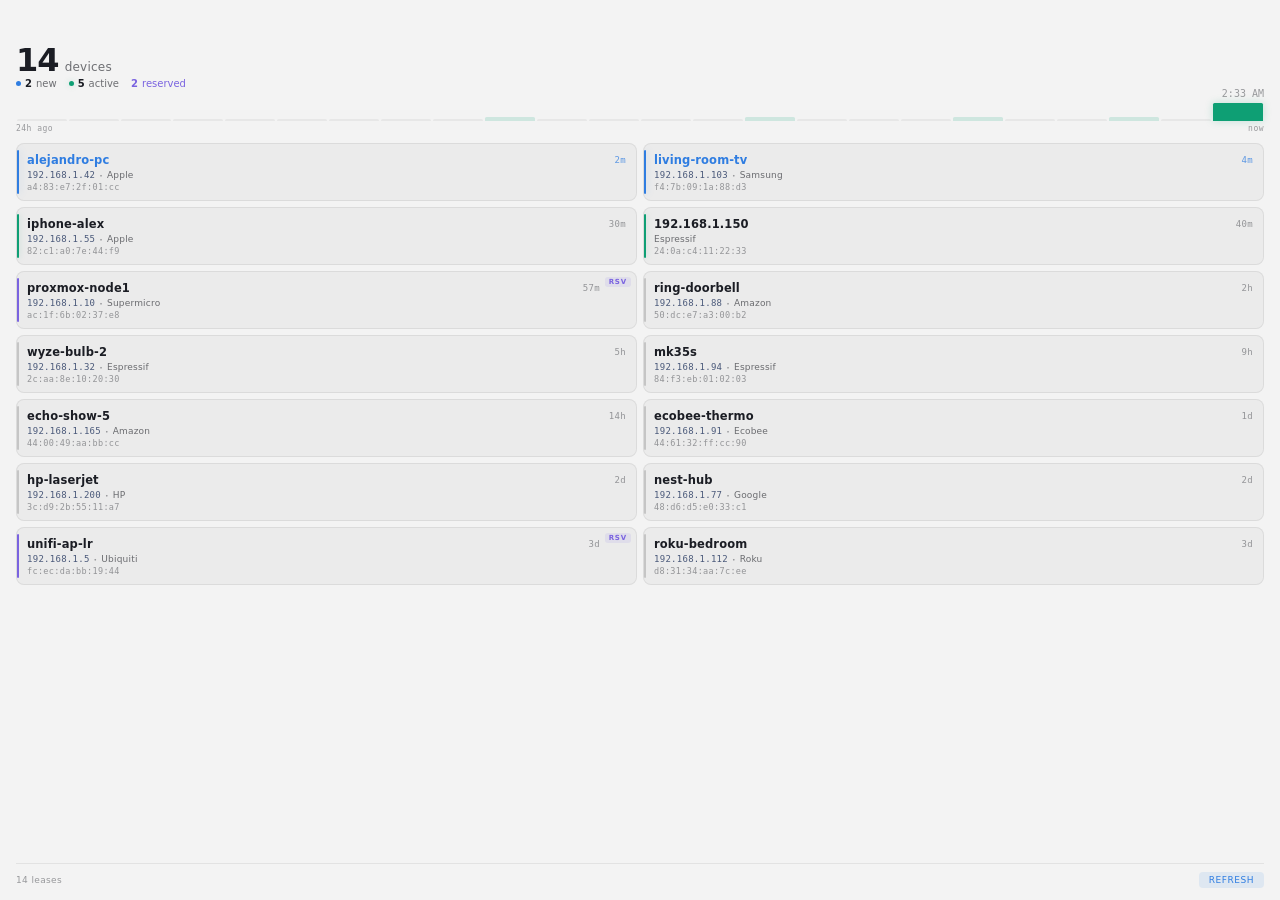
==== src/OPNsenseWidgets/Widgets/DhcpLeases/Web/index.html @ d0d34233 "feat: render dhcp widget as html page The Widget Board can show web content (Windows App SDK 1.6.3+)" ====
<!doctype html>
<html lang="en">
<head>
<meta charset="utf-8">
<meta name="viewport" content="width=device-width, initial-scale=1">
<title>DHCP Leases</title>
<!--
  DHCP Leases widget page, based on design/widget-mockup.html.
  Served by the provider from the exe at https://opnsense-widget.test/DhcpLeases/index.html.
  Data arrives as {type:"data", size, payload} messages; the page posts {type:"ready"} on load
  and {type:"refresh"} from the footer button. Opened in a normal browser it shows demo data
  (add ?size=small|medium|large).
-->
<style>
  :root {
    color-scheme: dark light;
    --font: "Segoe UI Variable Text", "Segoe UI", system-ui, sans-serif;
    --mono: "Cascadia Mono", "Cascadia Code", Consolas, monospace;

    --surface-card: rgba(255, 255, 255, 0.035);
    --surface-card-hover: rgba(255, 255, 255, 0.06);
    --border: rgba(255, 255, 255, 0.06);
    --border-card: rgba(255, 255, 255, 0.07);

    --text-1: #eaecf2;
    --text-2: rgba(234, 236, 242, 0.58);
    --text-3: rgba(234, 236, 242, 0.34);
    --text-mono: rgba(176, 190, 220, 0.78);

    --green: #2dd4a0;
    --green-glow: rgba(45, 212, 160, 0.25);
    --spark-rgb: 45, 212, 160;
    --spark-none: rgba(255, 255, 255, 0.04);

    --blue: #5ba3ff;
    --blue-soft: rgba(91, 163, 255, 0.10);
    --blue-soft-hover: rgba(91, 163, 255, 0.18);
    --blue-glow: rgba(91, 163, 255, 0.20);

    --purple: #9b87f5;
    --purple-soft: rgba(155, 135, 245, 0.10);

    --gray-dot: rgba(255, 255, 255, 0.14);
    --scroll-thumb: rgba(255, 255, 255, 0.14);

    /* The board draws its title bar over the top of the web view. */
    --title-bar: 44px;
  }

  @media (prefers-color-scheme: light) {
    :root {
      --surface-card: rgba(0, 0, 0, 0.03);
      --surface-card-hover: rgba(0, 0, 0, 0.055);
      --border: rgba(0, 0, 0, 0.07);
      --border-card: rgba(0, 0, 0, 0.07);

      --text-1: #1b1d24;
      --text-2: rgba(27, 29, 36, 0.62);
      --text-3: rgba(27, 29, 36, 0.42);
      --text-mono: rgba(38, 56, 96, 0.82);

      --green: #0e9f74;
      --green-glow: rgba(14, 159, 116, 0.22);
      --spark-rgb: 14, 159, 116;
      --spark-none: rgba(0, 0, 0, 0.05);

      --blue: #2f7de1;
      --blue-soft: rgba(47, 125, 225, 0.10);
      --blue-soft-hover: rgba(47, 125, 225, 0.18);
      --blue-glow: rgba(47, 125, 225, 0.22);

      --purple: #7a63e0;
      --purple-soft: rgba(122, 99, 224, 0.10);

      --gray-dot: rgba(0, 0, 0, 0.16);
      --scroll-thumb: rgba(0, 0, 0, 0.16);
    }
  }

  /* Preview outside the board only (the widget page itself is transparent). */
  html.preview { background: #272727; }
  @media (prefers-color-scheme: light) { html.preview { background: #f3f3f3; } }

  * { margin: 0; padding: 0; box-sizing: border-box; }
  html, body { height: 100%; }
  body {
    background: transparent;
    color: var(--text-1);
    font-family: var(--font);
    overflow: hidden;
    user-select: none;
    -webkit-font-smoothing: antialiased;
  }

  .app {
    height: 100%;
    display: flex;
    flex-direction: column;
    padding: var(--title-bar) 16px 12px;
  }

  /* ─── Header ─── */
  .header-row {
    display: flex;
    align-items: flex-end;
    justify-content: space-between;
    flex-shrink: 0;
  }
  .header-left { display: flex; flex-direction: column; min-width: 0; }
  .header-right {
    font-size: 10px;
    font-family: var(--mono);
    font-weight: 300;
    color: var(--text-3);
    padding-bottom: 2px;
    white-space: nowrap;
  }

  .hero { display: flex; align-items: baseline; gap: 6px; margin-bottom: 2px; }
  .hero-num {
    font-size: 32px;
    font-weight: 800;
    letter-spacing: -0.03em;
    line-height: 1;
    font-variant-numeric: tabular-nums;
  }
  .hero-unit { font-size: 12px; color: var(--text-2); letter-spacing: 0.02em; }

  .sub-stats { display: flex; gap: 12px; margin-bottom: 12px; }
  .sub-stat {
    display: flex; align-items: center; gap: 4px;
    font-size: 10px; color: var(--text-2); white-space: nowrap;
  }
  .sub-stat .dot { width: 5px; height: 5px; border-radius: 50%; }
  .sub-stat .dot.g { background: var(--green); box-shadow: 0 0 6px var(--green-glow); }
  .sub-stat .dot.b { background: var(--blue); animation: blink 1.8s ease-in-out infinite; }
  .sub-stat .num { font-weight: 600; color: var(--text-1); font-variant-numeric: tabular-nums; }
  .sub-stat.reserved, .sub-stat.reserved .num { color: var(--purple); }

  @keyframes blink { 0%, 100% { opacity: 1; } 50% { opacity: 0.4; } }

  /* ─── Activity sparkline ─── */
  .spark { flex-shrink: 0; }
  .spark-row {
    height: 20px;
    display: flex;
    align-items: flex-end;
    gap: 2px;
    padding: 0 1px;
  }
  .spark-bar {
    flex: 1;
    border-radius: 1.5px 1.5px 0 0;
    min-height: 2px;
    transition: height 0.4s ease, background-color 0.4s ease;
  }
  .spark-bar.none { background: var(--spark-none); height: 2px; }
  .spark-bar.low  { background: rgba(var(--spark-rgb), 0.16); height: 4px; }
  .spark-bar.med  { background: rgba(var(--spark-rgb), 0.26); height: 8px; }
  .spark-bar.high { background: rgba(var(--spark-rgb), 0.42); height: 13px; }
  .spark-bar.hot  { background: var(--green); height: 18px; box-shadow: 0 0 8px var(--green-glow); }
  .spark-label {
    display: flex; justify-content: space-between;
    font-size: 8px; color: var(--text-3); margin-top: 3px;
    font-family: var(--mono); font-weight: 300; letter-spacing: 0.06em;
  }

  /* ─── Device cards ─── */
  .grid {
    flex: 1;
    min-height: 0;
    margin-top: 10px;
    display: grid;
    grid-template-columns: 1fr 1fr;
    grid-auto-rows: max-content; /* keep cards full height when the list overflows */
    gap: 6px;
    align-content: start;
    overflow-y: auto;
    overscroll-behavior: contain;
    scrollbar-width: thin;
    scrollbar-color: var(--scroll-thumb) transparent;
  }
  .grid.overflowing {
    -webkit-mask-image: linear-gradient(to bottom, #000 calc(100% - 18px), transparent);
    mask-image: linear-gradient(to bottom, #000 calc(100% - 18px), transparent);
    padding-bottom: 12px;
  }
  .grid::-webkit-scrollbar { width: 4px; }
  .grid::-webkit-scrollbar-thumb { background: var(--scroll-thumb); border-radius: 2px; }
  .grid::-webkit-scrollbar-track { background: transparent; }

  .dev-card {
    background: var(--surface-card);
    border: 1px solid var(--border-card);
    border-radius: 8px;
    padding: 9px 10px 8px;
    position: relative;
    overflow: hidden;
    min-width: 0;
    transition: background 0.15s;
    animation: card-in 0.25s ease both;
  }
  .dev-card:hover { background: var(--surface-card-hover); }
  @keyframes card-in { from { opacity: 0; transform: translateY(3px); } }

  /* Accent stripe */
  .dev-card::before {
    content: "";
    position: absolute;
    left: 0; top: 6px; bottom: 6px;
    width: 2px;
    border-radius: 1px;
  }
  .status-new::before { background: var(--blue); box-shadow: 0 0 8px var(--blue-glow); }
  .status-active::before { background: var(--green); box-shadow: 0 0 6px var(--green-glow); }
  .status-stale::before { background: var(--gray-dot); }
  .status-reserved::before { background: var(--purple); }

  .card-top {
    display: flex; align-items: center; justify-content: space-between;
    gap: 4px; margin-bottom: 3px;
  }
  .card-host {
    font-size: 11.5px; font-weight: 600; letter-spacing: 0.01em;
    overflow: hidden; text-overflow: ellipsis; white-space: nowrap; min-width: 0;
  }
  .status-new .card-host { color: var(--blue); }
  .card-time {
    font-size: 9px; font-family: var(--mono); font-weight: 300;
    color: var(--text-3); flex-shrink: 0; letter-spacing: 0.04em;
  }
  .status-new .card-time { color: var(--blue); opacity: 0.75; }

  .card-meta {
    display: flex; align-items: center; min-width: 0;
    font-size: 9.5px; color: var(--text-2); letter-spacing: 0.02em;
  }
  .card-ip {
    font-family: var(--mono); font-size: 9px; color: var(--text-mono);
    letter-spacing: 0.03em; flex-shrink: 0;
  }
  .card-sep { margin: 0 4px; color: var(--text-3); font-size: 6px; flex-shrink: 0; }
  .card-vendor {
    font-size: 9px; color: var(--text-2);
    overflow: hidden; text-overflow: ellipsis; white-space: nowrap; min-width: 0;
  }
  .card-mac {
    font-family: var(--mono); font-weight: 300; font-size: 8.5px;
    color: var(--text-3); letter-spacing: 0.04em; margin-top: 2px;
  }
  .card-reserved {
    position: absolute; top: 5px; right: 5px;
    font-size: 7px; font-weight: 700; letter-spacing: 0.12em; text-transform: uppercase;
    color: var(--purple); background: var(--purple-soft);
    padding: 1px 4px; border-radius: 3px;
  }
  .status-reserved .card-time { margin-right: 26px; }

  .empty {
    grid-column: 1 / -1;
    padding: 18px 0;
    text-align: center;
    font-size: 11px;
    color: var(--text-3);
  }

  /* ─── Footer ─── */
  .footer {
    display: flex; align-items: center; justify-content: space-between;
    margin-top: 10px; padding-top: 8px;
    border-top: 1px solid var(--border);
    flex-shrink: 0;
  }
  .footer-count { font-size: 9px; color: var(--text-3); letter-spacing: 0.04em; }
  .refresh-btn {
    font: 500 9px var(--font);
    color: var(--blue);
    background: var(--blue-soft);
    border: none;
    padding: 3px 10px;
    border-radius: 4px;
    cursor: pointer;
    letter-spacing: 0.06em;
    text-transform: uppercase;
    transition: background 0.15s, opacity 0.15s;
  }
  .refresh-btn:hover { background: var(--blue-soft-hover); }
  .refresh-btn.busy { opacity: 0.55; pointer-events: none; }

  /* ─── Small: compact single column ─── */
  .size-small .app { padding-left: 12px; padding-right: 12px; }
  .size-small .hero-num { font-size: 24px; }
  .size-small .hero-unit { font-size: 10px; }
  .size-small .sub-stats { margin-bottom: 8px; }
  .size-small .header-right,
  .size-small .spark,
  .size-small .footer,
  .size-small .sub-stat.active,
  .size-small .card-sep,
  .size-small .card-vendor,
  .size-small .card-reserved { display: none; }
  /* The board's small size is wide and short, so lay compact cards side by side when they fit. */
  .size-small .grid { grid-template-columns: repeat(auto-fill, minmax(118px, 1fr)); gap: 4px; margin-top: 0; }
  .size-small .dev-card { border-radius: 6px; padding: 6px 8px 5px; }
  .size-small .dev-card::before { top: 4px; bottom: 4px; }
  .size-small .card-top { margin-bottom: 1px; }
  .size-small .card-host { font-size: 10.5px; }
  .size-small .card-ip { font-size: 8.5px; opacity: 0.7; }
  .size-small .status-reserved .card-time { margin-right: 0; }

  /* Reserved count and MAC line are large-only. */
  body:not(.size-large) .sub-stat.reserved,
  body:not(.size-large) .card-mac { display: none; }

  .loading .hero-num, .loading .sub-stats, .loading .spark-row { opacity: 0.35; }
</style>
</head>
<body class="size-medium loading">
  <div class="app">
    <div class="header-row">
      <div class="header-left">
        <div class="hero">
          <span class="hero-num" id="total">0</span>
          <span class="hero-unit" id="unit">devices</span>
        </div>
        <div class="sub-stats">
          <div class="sub-stat new"><div class="dot b"></div><span class="num" id="new-count">0</span> new</div>
          <div class="sub-stat active"><div class="dot g"></div><span class="num" id="active-count">0</span> active</div>
          <div class="sub-stat reserved"><span class="num" id="reserved-count">0</span> reserved</div>
        </div>
      </div>
      <span class="header-right" id="updated"></span>
    </div>

    <div class="spark">
      <div class="spark-row" id="spark"></div>
      <div class="spark-label"><span>24h ago</span><span>now</span></div>
    </div>

    <div class="grid" id="grid"><div class="empty">Loading leases</div></div>

    <div class="footer">
      <span class="footer-count" id="footer-count"></span>
      <button class="refresh-btn" id="refresh" type="button">Refresh</button>
    </div>
  </div>

<script>
(() => {
  "use strict";

  const NEW_MS = 5 * 60 * 1000;      // matches DhcpLeasesWidget: < 5 min = new
  const ACTIVE_MS = 60 * 60 * 1000;  // < 1 h = active
  const HOUR_MS = 60 * 60 * 1000;

  const bridge = window.chrome && window.chrome.webview;
  const $ = id => document.getElementById(id);
  const sparkRow = $("spark");
  const grid = $("grid");
  const refreshBtn = $("refresh");

  let state = null; // { size, payload }

  for (let i = 0; i < 24; i++) {
    const bar = document.createElement("div");
    bar.className = "spark-bar none";
    sparkRow.appendChild(bar);
  }

  function post(message) {
    if (bridge) bridge.postMessage(JSON.stringify(message));
  }

  function el(tag, className, text) {
    const node = document.createElement(tag);
    if (className) node.className = className;
    if (text !== undefined && text !== null) node.textContent = text;
    return node;
  }

  function relativeTime(start, now) {
    if (start == null) return "";
    const s = Math.max(0, (now - start) / 1000);
    if (s < 60) return "now";
    if (s < 3600) return Math.floor(s / 60) + "m";
    if (s < 86400) return Math.floor(s / 3600) + "h";
    return Math.floor(s / 86400) + "d";
  }

  function statusOf(lease, now) {
    if (lease.reserved) return "reserved";
    if (lease.start == null) return "stale";
    const age = now - lease.start;
    if (age < NEW_MS) return "new";
    if (age < ACTIVE_MS) return "active";
    return "stale";
  }

  function sizeFromViewport() {
    if (innerWidth < 220 || innerHeight < 220) return "small";
    return innerHeight > 420 ? "large" : "medium";
  }

  function renderSpark(leases, now) {
    // Leases started (or renewed) per hour over the last 24h; index 23 = the current hour.
    const buckets = new Array(24).fill(0);
    for (const lease of leases) {
      if (lease.start == null) continue;
      const hoursAgo = Math.floor((now - lease.start) / HOUR_MS);
      if (hoursAgo >= 0 && hoursAgo < 24) buckets[23 - hoursAgo]++;
    }
    const max = Math.max(...buckets);
    buckets.forEach((count, i) => {
      const ratio = max ? count / max : 0;
      const level = count === 0 ? "none"
        : ratio > 0.85 ? "hot"
        : ratio > 0.5 ? "high"
        : ratio > 0.25 ? "med"
        : "low";
      const bar = sparkRow.children[i];
      bar.className = "spark-bar " + level;
      bar.title = count + (count === 1 ? " lease" : " leases") + ", " + (23 - i) + "h ago";
    });
  }

  function card(lease, now) {
    const status = statusOf(lease, now);
    const node = el("div", "dev-card status-" + status);
    if (lease.reserved) node.appendChild(el("span", "card-reserved", "rsv"));

    const top = el("div", "card-top");
    top.appendChild(el("span", "card-host", lease.host || lease.ip));
    top.appendChild(el("span", "card-time", relativeTime(lease.start, now)));
    node.appendChild(top);

    const meta = el("div", "card-meta");
    if (lease.host) meta.appendChild(el("span", "card-ip", lease.ip));
    if (lease.vendor) {
      if (lease.host) meta.appendChild(el("span", "card-sep", "•"));
      meta.appendChild(el("span", "card-vendor", lease.vendor));
    }
    if (meta.childNodes.length) node.appendChild(meta);

    if (lease.mac) node.appendChild(el("div", "card-mac", lease.mac.toLowerCase()));

    node.title = [lease.host, lease.ip, lease.vendor, lease.mac].filter(Boolean).join("\n");
    return node;
  }

  function render(animate) {
    if (!state) return;
    const now = Date.now();
    const size = state.size || sizeFromViewport();
    const data = state.payload || { leases: [], total: 0 };
    const leases = data.leases || [];

    document.body.className = "size-" + size;

    let newCount = 0, activeCount = 0, reservedCount = 0;
    for (const lease of leases) {
      if (lease.reserved) reservedCount++;
      if (lease.start == null) continue;
      const age = now - lease.start;
      if (age < NEW_MS) newCount++;
      if (age < ACTIVE_MS) activeCount++;
    }

    const total = data.total ?? leases.length;
    $("total").textContent = total;
    $("unit").textContent = total === 1 ? "device" : "devices";
    $("new-count").textContent = newCount;
    $("active-count").textContent = activeCount;
    $("reserved-count").textContent = reservedCount;
    $("updated").textContent = data.updatedAt
      ? new Date(data.updatedAt).toLocaleTimeString([], { hour: "numeric", minute: "2-digit" })
      : "";
    $("footer-count").textContent = leases.length < total
      ? leases.length + " of " + total
      : total + (total === 1 ? " lease" : " leases");

    renderSpark(leases, now);

    const scrollTop = grid.scrollTop;
    const fragment = document.createDocumentFragment();
    if (leases.length === 0) {
      fragment.appendChild(el("div", "empty", "No active leases"));
    } else {
      for (const lease of leases) fragment.appendChild(card(lease, now));
    }
    grid.replaceChildren(fragment);
    grid.scrollTop = scrollTop;
    if (!animate) for (const node of grid.children) node.style.animation = "none";
    grid.classList.toggle("overflowing", grid.scrollHeight > grid.clientHeight + 1);
  }

  function receive(message) {
    if (typeof message === "string") {
      try { message = JSON.parse(message); } catch { return; }
    }
    if (!message || message.type !== "data") return;
    state = message;
    refreshBtn.classList.remove("busy");
    refreshBtn.textContent = "Refresh";
    render(true);
  }

  refreshBtn.addEventListener("click", () => {
    refreshBtn.classList.add("busy");
    refreshBtn.textContent = "Refreshing";
    post({ type: "refresh" });
    if (!bridge) setTimeout(() => receive({ type: "data", size: state && state.size, payload: demoData() }), 600);
  });

  // Keep relative times and statuses current between refreshes.
  setInterval(() => render(false), 30 * 1000);

  // Changing the widget size resizes this page instead of reloading it. Say "ready" again once
  // the resize settles so the provider resumes pushing data with the new size.
  let resizeTimer = 0;
  addEventListener("resize", () => {
    render(false);
    clearTimeout(resizeTimer);
    resizeTimer = setTimeout(() => post({ type: "ready" }), 400);
  });

  if (bridge) {
    bridge.addEventListener("message", e => receive(e.data));
    // The provider may still be starting up (or restarting), so keep asking until data arrives.
    post({ type: "ready" });
    const retry = setInterval(() => {
      if (state) clearInterval(retry);
      else post({ type: "ready" });
    }, 3000);
  } else {
    // Preview only: give the page a board-like surface since it is transparent in the widget.
    document.documentElement.classList.add("preview");
    const size = new URLSearchParams(location.search).get("size");
    receive({ type: "data", size: size || null, payload: demoData() });
  }

  // Demo data for previewing the page outside the Widget Board.
  function demoData() {
    const now = Date.now(), m = 60 * 1000, h = 60 * m, d = 24 * h;
    const rows = [
      ["alejandro-pc", "192.168.1.42", "Apple", "a4:83:e7:2f:01:cc", 2 * m],
      ["living-room-tv", "192.168.1.103", "Samsung", "f4:7b:09:1a:88:d3", 4 * m],
      ["iphone-alex", "192.168.1.55", "Apple", "82:c1:a0:7e:44:f9", 30 * m],
      ["proxmox-node1", "192.168.1.10", "Supermicro", "ac:1f:6b:02:37:e8", 57 * m, true],
      ["ring-doorbell", "192.168.1.88", "Amazon", "50:dc:e7:a3:00:b2", 2 * h],
      ["ecobee-thermo", "192.168.1.91", "Ecobee", "44:61:32:ff:cc:90", 1 * d],
      ["hp-laserjet", "192.168.1.200", "HP", "3c:d9:2b:55:11:a7", 2 * d],
      ["unifi-ap-lr", "192.168.1.5", "Ubiquiti", "fc:ec:da:bb:19:44", 3 * d, true],
      ["nest-hub", "192.168.1.77", "Google", "48:d6:d5:e0:33:c1", 2 * d],
      ["roku-bedroom", "192.168.1.112", "Roku", "d8:31:34:aa:7c:ee", 3 * d],
      [null, "192.168.1.150", "Espressif", "24:0a:c4:11:22:33", 40 * m],
      ["wyze-bulb-2", "192.168.1.32", "Espressif", "2c:aa:8e:10:20:30", 5 * h],
      ["mk35s", "192.168.1.94", "Espressif", "84:f3:eb:01:02:03", 9 * h],
      ["echo-show-5", "192.168.1.165", "Amazon", "44:00:49:aa:bb:cc", 14 * h]
    ];
    return {
      updatedAt: now,
      total: rows.length,
      leases: rows
        .map(([host, ip, vendor, mac, age, reserved]) => ({ host, ip, vendor, mac, start: now - age, reserved: !!reserved }))
        .sort((a, b) => b.start - a.start)
    };
  }
})();
</script>
</body>
</html>
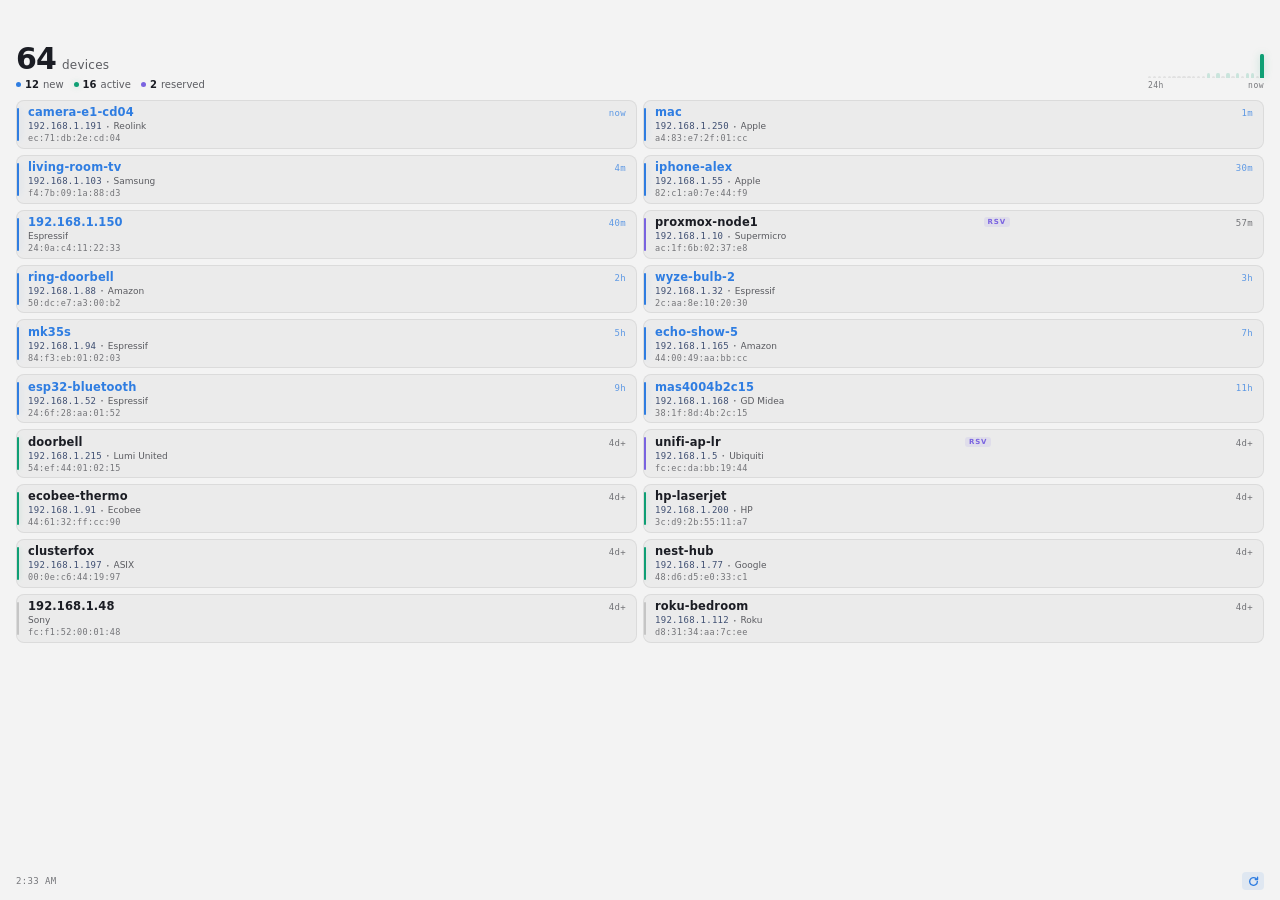
==== commit 636debb8: "feat: redesign widgets as html pages Fit DHCP, Traffic and Firewall pages to the measured widget siz" ====
--- a/src/OPNsenseWidgets/Widgets/DhcpLeases/Web/index.html
+++ b/src/OPNsenseWidgets/Widgets/DhcpLeases/Web/index.html
@@ -5,209 +5,84 @@
 <meta name="viewport" content="width=device-width, initial-scale=1">
 <title>DHCP Leases</title>
 <!--
-  DHCP Leases widget page, based on design/widget-mockup.html.
-  Served by the provider from the exe at https://opnsense-widget.test/DhcpLeases/index.html.
-  Data arrives as {type:"data", size, payload} messages; the page posts {type:"ready"} on load
-  and {type:"refresh"} from the footer button. Opened in a normal browser it shows demo data
-  (add ?size=small|medium|large).
+  DHCP Leases widget page (redesign v3, see design/widget-mockup-v3.html).
+  Payload (DhcpLeasesWidget.BuildWebData):
+    {updatedAt, trackingSince, newWindowMs, activeWindowMs, total,
+     leases:[{host, ip, vendor, mac, start, firstSeen, reserved}]}   (newest arrivals first)
+  start = last lease (re)start, so it means "online recently", not "joined". firstSeen comes from
+  the app's first-seen store (null = already present when tracking started).
+  Shared protocol, theme and helpers: ../../Shared/Web/widget.{css,js}.
 -->
+<link rel="icon" href="data:,">
+<link rel="stylesheet" href="../../Shared/Web/widget.css">
 <style>
-  :root {
-    color-scheme: dark light;
-    --font: "Segoe UI Variable Text", "Segoe UI", system-ui, sans-serif;
-    --mono: "Cascadia Mono", "Cascadia Code", Consolas, monospace;
-
-    --surface-card: rgba(255, 255, 255, 0.035);
-    --surface-card-hover: rgba(255, 255, 255, 0.06);
-    --border: rgba(255, 255, 255, 0.06);
-    --border-card: rgba(255, 255, 255, 0.07);
-
-    --text-1: #eaecf2;
-    --text-2: rgba(234, 236, 242, 0.58);
-    --text-3: rgba(234, 236, 242, 0.34);
-    --text-mono: rgba(176, 190, 220, 0.78);
-
-    --green: #2dd4a0;
-    --green-glow: rgba(45, 212, 160, 0.25);
-    --spark-rgb: 45, 212, 160;
-    --spark-none: rgba(255, 255, 255, 0.04);
-
-    --blue: #5ba3ff;
-    --blue-soft: rgba(91, 163, 255, 0.10);
-    --blue-soft-hover: rgba(91, 163, 255, 0.18);
-    --blue-glow: rgba(91, 163, 255, 0.20);
-
-    --purple: #9b87f5;
-    --purple-soft: rgba(155, 135, 245, 0.10);
-
-    --gray-dot: rgba(255, 255, 255, 0.14);
-    --scroll-thumb: rgba(255, 255, 255, 0.14);
-
-    /* The board draws its title bar over the top of the web view. */
-    --title-bar: 44px;
-  }
-
-  @media (prefers-color-scheme: light) {
-    :root {
-      --surface-card: rgba(0, 0, 0, 0.03);
-      --surface-card-hover: rgba(0, 0, 0, 0.055);
-      --border: rgba(0, 0, 0, 0.07);
-      --border-card: rgba(0, 0, 0, 0.07);
-
-      --text-1: #1b1d24;
-      --text-2: rgba(27, 29, 36, 0.62);
-      --text-3: rgba(27, 29, 36, 0.42);
-      --text-mono: rgba(38, 56, 96, 0.82);
-
-      --green: #0e9f74;
-      --green-glow: rgba(14, 159, 116, 0.22);
-      --spark-rgb: 14, 159, 116;
-      --spark-none: rgba(0, 0, 0, 0.05);
-
-      --blue: #2f7de1;
-      --blue-soft: rgba(47, 125, 225, 0.10);
-      --blue-soft-hover: rgba(47, 125, 225, 0.18);
-      --blue-glow: rgba(47, 125, 225, 0.22);
-
-      --purple: #7a63e0;
-      --purple-soft: rgba(122, 99, 224, 0.10);
-
-      --gray-dot: rgba(0, 0, 0, 0.16);
-      --scroll-thumb: rgba(0, 0, 0, 0.16);
-    }
-  }
-
-  /* Preview outside the board only (the widget page itself is transparent). */
-  html.preview { background: #272727; }
-  @media (prefers-color-scheme: light) { html.preview { background: #f3f3f3; } }
-
-  * { margin: 0; padding: 0; box-sizing: border-box; }
-  html, body { height: 100%; }
-  body {
-    background: transparent;
-    color: var(--text-1);
-    font-family: var(--font);
-    overflow: hidden;
-    user-select: none;
-    -webkit-font-smoothing: antialiased;
-  }
-
-  .app {
-    height: 100%;
-    display: flex;
-    flex-direction: column;
-    padding: var(--title-bar) 16px 12px;
-  }
-
-  /* ─── Header ─── */
-  .header-row {
+  /* ─── Top: summary on the left, 24h activity on the right ─── */
+  .top {
     display: flex;
     align-items: flex-end;
     justify-content: space-between;
+    gap: 14px;
     flex-shrink: 0;
   }
-  .header-left { display: flex; flex-direction: column; min-width: 0; }
-  .header-right {
-    font-size: 10px;
-    font-family: var(--mono);
-    font-weight: 300;
-    color: var(--text-3);
-    padding-bottom: 2px;
-    white-space: nowrap;
-  }
-
-  .hero { display: flex; align-items: baseline; gap: 6px; margin-bottom: 2px; }
-  .hero-num {
-    font-size: 32px;
-    font-weight: 800;
-    letter-spacing: -0.03em;
-    line-height: 1;
-    font-variant-numeric: tabular-nums;
-  }
-  .hero-unit { font-size: 12px; color: var(--text-2); letter-spacing: 0.02em; }
-
-  .sub-stats { display: flex; gap: 12px; margin-bottom: 12px; }
-  .sub-stat {
-    display: flex; align-items: center; gap: 4px;
-    font-size: 10px; color: var(--text-2); white-space: nowrap;
-  }
-  .sub-stat .dot { width: 5px; height: 5px; border-radius: 50%; }
-  .sub-stat .dot.g { background: var(--green); box-shadow: 0 0 6px var(--green-glow); }
-  .sub-stat .dot.b { background: var(--blue); animation: blink 1.8s ease-in-out infinite; }
-  .sub-stat .num { font-weight: 600; color: var(--text-1); font-variant-numeric: tabular-nums; }
-  .sub-stat.reserved, .sub-stat.reserved .num { color: var(--purple); }
-
-  @keyframes blink { 0%, 100% { opacity: 1; } 50% { opacity: 0.4; } }
-
-  /* ─── Activity sparkline ─── */
-  .spark { flex-shrink: 0; }
-  .spark-row {
-    height: 20px;
-    display: flex;
-    align-items: flex-end;
-    gap: 2px;
-    padding: 0 1px;
-  }
+  .summary { flex-shrink: 0; }
+
+  /* Shrinks to give the stats room (large shows three of them). */
+  .activity { flex: 0 1 116px; min-width: 64px; }
+  .spark-row { height: 26px; display: flex; align-items: flex-end; gap: 1.5px; }
   .spark-bar {
     flex: 1;
     border-radius: 1.5px 1.5px 0 0;
-    min-height: 2px;
     transition: height 0.4s ease, background-color 0.4s ease;
   }
-  .spark-bar.none { background: var(--spark-none); height: 2px; }
-  .spark-bar.low  { background: rgba(var(--spark-rgb), 0.16); height: 4px; }
-  .spark-bar.med  { background: rgba(var(--spark-rgb), 0.26); height: 8px; }
-  .spark-bar.high { background: rgba(var(--spark-rgb), 0.42); height: 13px; }
-  .spark-bar.hot  { background: var(--green); height: 18px; box-shadow: 0 0 8px var(--green-glow); }
-  .spark-label {
-    display: flex; justify-content: space-between;
-    font-size: 8px; color: var(--text-3); margin-top: 3px;
-    font-family: var(--mono); font-weight: 300; letter-spacing: 0.06em;
-  }
-
-  /* ─── Device cards ─── */
-  .grid {
+  .spark-bar.none { background: var(--grid); height: 2px; }
+  .spark-bar.low  { background: rgba(var(--green-rgb), 0.18); height: 5px; }
+  .spark-bar.med  { background: rgba(var(--green-rgb), 0.30); height: 10px; }
+  .spark-bar.high { background: rgba(var(--green-rgb), 0.48); height: 17px; }
+  .spark-bar.hot  { background: var(--green); height: 24px; box-shadow: 0 0 8px var(--green-glow); }
+
+  /* ─── Carousel ─── */
+  .carousel {
     flex: 1;
     min-height: 0;
-    margin-top: 10px;
-    display: grid;
-    grid-template-columns: 1fr 1fr;
-    grid-auto-rows: max-content; /* keep cards full height when the list overflows */
-    gap: 6px;
-    align-content: start;
-    overflow-y: auto;
-    overscroll-behavior: contain;
-    scrollbar-width: thin;
-    scrollbar-color: var(--scroll-thumb) transparent;
-  }
-  .grid.overflowing {
-    -webkit-mask-image: linear-gradient(to bottom, #000 calc(100% - 18px), transparent);
-    mask-image: linear-gradient(to bottom, #000 calc(100% - 18px), transparent);
-    padding-bottom: 12px;
-  }
-  .grid::-webkit-scrollbar { width: 4px; }
-  .grid::-webkit-scrollbar-thumb { background: var(--scroll-thumb); border-radius: 2px; }
-  .grid::-webkit-scrollbar-track { background: transparent; }
+    position: relative;
+    overflow: hidden;
+    touch-action: pan-y;
+    cursor: grab;
+  }
+  .carousel.dragging { cursor: grabbing; }
+  .track {
+    display: flex;
+    height: 100%;
+    transition: transform 0.35s cubic-bezier(0.2, 0.8, 0.2, 1);
+    will-change: transform;
+  }
+  .carousel.dragging .track { transition: none; }
+  .page { flex: 0 0 100%; height: 100%; display: grid; gap: var(--gap); }
+  .page .empty { grid-column: 1 / -1; grid-row: 1 / -1; }
 
   .dev-card {
     background: var(--surface-card);
     border: 1px solid var(--border-card);
     border-radius: 8px;
-    padding: 9px 10px 8px;
+    padding: 0 10px 0 11px;
     position: relative;
     overflow: hidden;
     min-width: 0;
+    display: flex;
+    flex-direction: column;
+    justify-content: center;
+    gap: 2px;
     transition: background 0.15s;
-    animation: card-in 0.25s ease both;
   }
   .dev-card:hover { background: var(--surface-card-hover); }
+  .dev-card.enter { animation: card-in 0.25s ease both; }
   @keyframes card-in { from { opacity: 0; transform: translateY(3px); } }
 
   /* Accent stripe */
   .dev-card::before {
     content: "";
     position: absolute;
-    left: 0; top: 6px; bottom: 6px;
+    left: 0; top: 7px; bottom: 7px;
     width: 2px;
     border-radius: 1px;
   }
@@ -216,109 +91,59 @@
   .status-stale::before { background: var(--gray-dot); }
   .status-reserved::before { background: var(--purple); }
 
-  .card-top {
-    display: flex; align-items: center; justify-content: space-between;
-    gap: 4px; margin-bottom: 3px;
-  }
+  .card-top { display: flex; align-items: baseline; justify-content: space-between; gap: 6px; min-width: 0; }
   .card-host {
     font-size: 11.5px; font-weight: 600; letter-spacing: 0.01em;
     overflow: hidden; text-overflow: ellipsis; white-space: nowrap; min-width: 0;
   }
   .status-new .card-host { color: var(--blue); }
   .card-time {
-    font-size: 9px; font-family: var(--mono); font-weight: 300;
+    font-size: 9px; font-family: var(--mono); font-weight: var(--thin);
     color: var(--text-3); flex-shrink: 0; letter-spacing: 0.04em;
   }
   .status-new .card-time { color: var(--blue); opacity: 0.75; }
-
-  .card-meta {
-    display: flex; align-items: center; min-width: 0;
-    font-size: 9.5px; color: var(--text-2); letter-spacing: 0.02em;
-  }
+  .card-rsv {
+    font-size: 7px; font-weight: 700; letter-spacing: 0.12em; text-transform: uppercase;
+    color: var(--purple); background: var(--purple-soft);
+    padding: 1px 4px; border-radius: 3px; flex-shrink: 0; align-self: center;
+  }
+
+  .card-meta { display: flex; align-items: center; min-width: 0; font-size: 9px; color: var(--text-2); }
   .card-ip {
     font-family: var(--mono); font-size: 9px; color: var(--text-mono);
     letter-spacing: 0.03em; flex-shrink: 0;
   }
   .card-sep { margin: 0 4px; color: var(--text-3); font-size: 6px; flex-shrink: 0; }
-  .card-vendor {
-    font-size: 9px; color: var(--text-2);
-    overflow: hidden; text-overflow: ellipsis; white-space: nowrap; min-width: 0;
-  }
+  .card-vendor { overflow: hidden; text-overflow: ellipsis; white-space: nowrap; min-width: 0; }
   .card-mac {
-    font-family: var(--mono); font-weight: 300; font-size: 8.5px;
-    color: var(--text-3); letter-spacing: 0.04em; margin-top: 2px;
-  }
-  .card-reserved {
-    position: absolute; top: 5px; right: 5px;
-    font-size: 7px; font-weight: 700; letter-spacing: 0.12em; text-transform: uppercase;
-    color: var(--purple); background: var(--purple-soft);
-    padding: 1px 4px; border-radius: 3px;
-  }
-  .status-reserved .card-time { margin-right: 26px; }
-
-  .empty {
-    grid-column: 1 / -1;
-    padding: 18px 0;
-    text-align: center;
-    font-size: 11px;
-    color: var(--text-3);
-  }
-
-  /* ─── Footer ─── */
-  .footer {
-    display: flex; align-items: center; justify-content: space-between;
-    margin-top: 10px; padding-top: 8px;
-    border-top: 1px solid var(--border);
-    flex-shrink: 0;
-  }
-  .footer-count { font-size: 9px; color: var(--text-3); letter-spacing: 0.04em; }
-  .refresh-btn {
-    font: 500 9px var(--font);
-    color: var(--blue);
-    background: var(--blue-soft);
-    border: none;
-    padding: 3px 10px;
-    border-radius: 4px;
-    cursor: pointer;
-    letter-spacing: 0.06em;
-    text-transform: uppercase;
-    transition: background 0.15s, opacity 0.15s;
-  }
-  .refresh-btn:hover { background: var(--blue-soft-hover); }
-  .refresh-btn.busy { opacity: 0.55; pointer-events: none; }
-
-  /* ─── Small: compact single column ─── */
-  .size-small .app { padding-left: 12px; padding-right: 12px; }
-  .size-small .hero-num { font-size: 24px; }
-  .size-small .hero-unit { font-size: 10px; }
-  .size-small .sub-stats { margin-bottom: 8px; }
-  .size-small .header-right,
-  .size-small .spark,
-  .size-small .footer,
-  .size-small .sub-stat.active,
-  .size-small .card-sep,
-  .size-small .card-vendor,
-  .size-small .card-reserved { display: none; }
-  /* The board's small size is wide and short, so lay compact cards side by side when they fit. */
-  .size-small .grid { grid-template-columns: repeat(auto-fill, minmax(118px, 1fr)); gap: 4px; margin-top: 0; }
-  .size-small .dev-card { border-radius: 6px; padding: 6px 8px 5px; }
-  .size-small .dev-card::before { top: 4px; bottom: 4px; }
-  .size-small .card-top { margin-bottom: 1px; }
+    font-family: var(--mono); font-weight: var(--thin); font-size: 8.5px;
+    color: var(--text-3); letter-spacing: 0.04em;
+  }
+
+  /* ─── Small (300 x ~150): summary + activity on one row, one row of two compact cards ─── */
+  .size-small .activity { flex-basis: 96px; }
+  .size-small .spark-row { height: 20px; }
+  .size-small .spark-bar.low { height: 4px; }
+  .size-small .spark-bar.med { height: 8px; }
+  .size-small .spark-bar.high { height: 13px; }
+  .size-small .spark-bar.hot { height: 18px; }
+  .size-small .dev-card { border-radius: 6px; padding: 0 8px 0 9px; gap: 1px; }
+  .size-small .dev-card::before { top: 5px; bottom: 5px; }
   .size-small .card-host { font-size: 10.5px; }
-  .size-small .card-ip { font-size: 8.5px; opacity: 0.7; }
-  .size-small .status-reserved .card-time { margin-right: 0; }
-
-  /* Reserved count and MAC line are large-only. */
+  .size-small .card-vendor, .size-small .card-sep { display: none; }
+  .size-small .footer { height: 9px; display: flex; justify-content: center; }
+  .size-small .footer-meta, .size-small .pager-arrow, .size-small .refresh-btn { display: none; }
+  .size-small .dots { padding: 2px 0; }
+
+  /* Reserved stat and MAC line are large-only. */
   body:not(.size-large) .sub-stat.reserved,
   body:not(.size-large) .card-mac { display: none; }
-
-  .loading .hero-num, .loading .sub-stats, .loading .spark-row { opacity: 0.35; }
 </style>
 </head>
-<body class="size-medium loading">
+<body class="size-medium">
   <div class="app">
-    <div class="header-row">
-      <div class="header-left">
+    <header class="top">
+      <div class="summary">
         <div class="hero">
           <span class="hero-num" id="total">0</span>
           <span class="hero-unit" id="unit">devices</span>
@@ -326,87 +151,92 @@
         <div class="sub-stats">
           <div class="sub-stat new"><div class="dot b"></div><span class="num" id="new-count">0</span> new</div>
           <div class="sub-stat active"><div class="dot g"></div><span class="num" id="active-count">0</span> active</div>
-          <div class="sub-stat reserved"><span class="num" id="reserved-count">0</span> reserved</div>
+          <div class="sub-stat reserved"><div class="dot p"></div><span class="num" id="reserved-count">0</span> reserved</div>
         </div>
       </div>
-      <span class="header-right" id="updated"></span>
-    </div>
-
-    <div class="spark">
-      <div class="spark-row" id="spark"></div>
-      <div class="spark-label"><span>24h ago</span><span>now</span></div>
-    </div>
-
-    <div class="grid" id="grid"><div class="empty">Loading leases</div></div>
-
-    <div class="footer">
-      <span class="footer-count" id="footer-count"></span>
-      <button class="refresh-btn" id="refresh" type="button">Refresh</button>
-    </div>
+      <div class="activity" title="Devices that joined, per hour">
+        <div class="spark-row" id="spark"></div>
+        <div class="axis-label"><span>24h</span><span>now</span></div>
+      </div>
+    </header>
+
+    <main class="carousel" id="carousel">
+      <div class="track" id="track"></div>
+    </main>
+
+    <footer class="footer">
+      <span class="footer-meta" id="updated"></span>
+      <div class="pager">
+        <button class="pager-arrow" id="prev" type="button" aria-label="Previous page">
+          <svg viewBox="0 0 10 10" fill="none" stroke="currentColor" stroke-width="1.6" stroke-linecap="round" stroke-linejoin="round"><path d="M6.5 1.5 3 5l3.5 3.5"/></svg>
+        </button>
+        <div class="dots" id="dots"></div>
+        <button class="pager-arrow" id="next" type="button" aria-label="Next page">
+          <svg viewBox="0 0 10 10" fill="none" stroke="currentColor" stroke-width="1.6" stroke-linecap="round" stroke-linejoin="round"><path d="M3.5 1.5 7 5 3.5 8.5"/></svg>
+        </button>
+      </div>
+      <button class="refresh-btn" id="refresh" type="button" aria-label="Refresh" title="Refresh">
+        <svg viewBox="0 0 12 12" fill="none" stroke="currentColor" stroke-width="1.5" stroke-linecap="round" stroke-linejoin="round"><path d="M10.2 6a4.2 4.2 0 1 1-1.25-3"/><path d="M10.4 1.4v2.4H8"/></svg>
+      </button>
+    </footer>
   </div>
 
+<script src="../../Shared/Web/widget.js"></script>
 <script>
 (() => {
   "use strict";
-
-  const NEW_MS = 5 * 60 * 1000;      // matches DhcpLeasesWidget: < 5 min = new
-  const ACTIVE_MS = 60 * 60 * 1000;  // < 1 h = active
+  const { el, fmt } = Widget;
+
   const HOUR_MS = 60 * 60 * 1000;
-
-  const bridge = window.chrome && window.chrome.webview;
+  const MAX_PAGES = 5;               // same cap as the Adaptive Card carousel
+
+  // Minimum card heights per size; rows are fitted to the space and then stretched to fill it.
+  const CARD_MIN_HEIGHT = { small: 32, medium: 38, large: 48 };
+
   const $ = id => document.getElementById(id);
   const sparkRow = $("spark");
-  const grid = $("grid");
+  const carousel = $("carousel");
+  const track = $("track");
+  const dots = $("dots");
+  const prevBtn = $("prev");
+  const nextBtn = $("next");
   const refreshBtn = $("refresh");
 
-  let state = null; // { size, payload }
-
-  for (let i = 0; i < 24; i++) {
-    const bar = document.createElement("div");
-    bar.className = "spark-bar none";
-    sparkRow.appendChild(bar);
-  }
-
-  function post(message) {
-    if (bridge) bridge.postMessage(JSON.stringify(message));
-  }
-
-  function el(tag, className, text) {
-    const node = document.createElement(tag);
-    if (className) node.className = className;
-    if (text !== undefined && text !== null) node.textContent = text;
-    return node;
-  }
-
-  function relativeTime(start, now) {
-    if (start == null) return "";
-    const s = Math.max(0, (now - start) / 1000);
-    if (s < 60) return "now";
-    if (s < 3600) return Math.floor(s / 60) + "m";
-    if (s < 86400) return Math.floor(s / 3600) + "h";
-    return Math.floor(s / 86400) + "d";
-  }
+  let pageIndex = 0;
+  let pageCount = 1;
+  let firstRender = true;
+
+  // From the payload (DhcpLeasesWidget.NewWindow / ActiveWindow / first-seen store).
+  let newMs = 24 * HOUR_MS;        // first seen this recently = new
+  let activeMs = HOUR_MS;          // lease renewed this recently = online
+  let trackingSince = null;        // devices with no firstSeen were already present then
+
+  for (let i = 0; i < 24; i++) sparkRow.appendChild(el("div", "spark-bar none"));
+
+  const isNew = (lease, now) => lease.firstSeen != null && now - lease.firstSeen < newMs;
+  const isActive = (lease, now) => lease.start != null && now - lease.start < activeMs;
 
   function statusOf(lease, now) {
     if (lease.reserved) return "reserved";
-    if (lease.start == null) return "stale";
-    const age = now - lease.start;
-    if (age < NEW_MS) return "new";
-    if (age < ACTIVE_MS) return "active";
+    if (isNew(lease, now)) return "new";
+    if (isActive(lease, now)) return "active";
     return "stale";
   }
 
-  function sizeFromViewport() {
-    if (innerWidth < 220 || innerHeight < 220) return "small";
-    return innerHeight > 420 ? "large" : "medium";
+  // How long ago the device joined. Devices that predate tracking show the tracking age with
+  // a "+" ("3d+" = at least 3 days), or nothing during the first hour of tracking.
+  function joinedLabel(lease, now) {
+    if (lease.firstSeen != null) return fmt.relative(lease.firstSeen, now);
+    if (trackingSince == null || now - trackingSince < HOUR_MS) return "";
+    return fmt.relative(trackingSince, now) + "+";
   }
 
   function renderSpark(leases, now) {
-    // Leases started (or renewed) per hour over the last 24h; index 23 = the current hour.
+    // Devices first seen per hour over the last 24h; index 23 = the current hour.
     const buckets = new Array(24).fill(0);
     for (const lease of leases) {
-      if (lease.start == null) continue;
-      const hoursAgo = Math.floor((now - lease.start) / HOUR_MS);
+      if (lease.firstSeen == null) continue;
+      const hoursAgo = Math.floor((now - lease.firstSeen) / HOUR_MS);
       if (hoursAgo >= 0 && hoursAgo < 24) buckets[23 - hoursAgo]++;
     }
     const max = Math.max(...buckets);
@@ -419,18 +249,18 @@
         : "low";
       const bar = sparkRow.children[i];
       bar.className = "spark-bar " + level;
-      bar.title = count + (count === 1 ? " lease" : " leases") + ", " + (23 - i) + "h ago";
+      bar.title = count + (count === 1 ? " device" : " devices") + " joined " + (i === 23 ? "this hour" : (23 - i) + "h ago");
     });
   }
 
-  function card(lease, now) {
+  function card(lease, now, size, animate) {
     const status = statusOf(lease, now);
-    const node = el("div", "dev-card status-" + status);
-    if (lease.reserved) node.appendChild(el("span", "card-reserved", "rsv"));
+    const node = el("div", "dev-card status-" + status + (animate ? " enter" : ""));
 
     const top = el("div", "card-top");
     top.appendChild(el("span", "card-host", lease.host || lease.ip));
-    top.appendChild(el("span", "card-time", relativeTime(lease.start, now)));
+    if (lease.reserved && size !== "small") top.appendChild(el("span", "card-rsv", "rsv"));
+    top.appendChild(el("span", "card-time", joinedLabel(lease, now)));
     node.appendChild(top);
 
     const meta = el("div", "card-meta");
@@ -443,26 +273,36 @@
 
     if (lease.mac) node.appendChild(el("div", "card-mac", lease.mac.toLowerCase()));
 
-    node.title = [lease.host, lease.ip, lease.vendor, lease.mac].filter(Boolean).join("\n");
+    const joined = lease.firstSeen != null
+      ? "Joined " + new Date(lease.firstSeen).toLocaleString()
+      : trackingSince != null ? "Here since before " + new Date(trackingSince).toLocaleString() : null;
+    const renewed = lease.start != null ? "Lease renewed " + fmt.relative(lease.start, now) + (fmt.relative(lease.start, now) === "now" ? "" : " ago") : null;
+    node.title = [lease.host, lease.ip, lease.vendor, lease.mac, joined, renewed].filter(Boolean).join("\n");
     return node;
   }
 
-  function render(animate) {
-    if (!state) return;
+  // How many cards fit: rows from the carousel height, 2 columns at board width.
+  function pageShape(size) {
+    const gap = parseFloat(getComputedStyle(document.body).getPropertyValue("--gap")) || 6;
+    const cols = carousel.clientWidth >= 220 ? 2 : 1;
+    const minHeight = CARD_MIN_HEIGHT[size] || CARD_MIN_HEIGHT.medium;
+    const rows = Math.max(1, Math.floor((carousel.clientHeight + gap) / (minHeight + gap)));
+    return { cols, rows, perPage: cols * rows };
+  }
+
+  function render(data, size, fresh) {
+    refreshBtn.classList.remove("busy");
     const now = Date.now();
-    const size = state.size || sizeFromViewport();
-    const data = state.payload || { leases: [], total: 0 };
     const leases = data.leases || [];
-
-    document.body.className = "size-" + size;
+    if (data.newWindowMs) newMs = data.newWindowMs;
+    if (data.activeWindowMs) activeMs = data.activeWindowMs;
+    trackingSince = data.trackingSince ?? null;
 
     let newCount = 0, activeCount = 0, reservedCount = 0;
     for (const lease of leases) {
       if (lease.reserved) reservedCount++;
-      if (lease.start == null) continue;
-      const age = now - lease.start;
-      if (age < NEW_MS) newCount++;
-      if (age < ACTIVE_MS) activeCount++;
+      if (isNew(lease, now)) newCount++;
+      if (isActive(lease, now)) activeCount++;
     }
 
     const total = data.total ?? leases.length;
@@ -471,98 +311,154 @@
     $("new-count").textContent = newCount;
     $("active-count").textContent = activeCount;
     $("reserved-count").textContent = reservedCount;
-    $("updated").textContent = data.updatedAt
-      ? new Date(data.updatedAt).toLocaleTimeString([], { hour: "numeric", minute: "2-digit" })
-      : "";
-    $("footer-count").textContent = leases.length < total
-      ? leases.length + " of " + total
-      : total + (total === 1 ? " lease" : " leases");
+    $("updated").textContent = fmt.time(data.updatedAt);
 
     renderSpark(leases, now);
 
-    const scrollTop = grid.scrollTop;
+    // Carousel pages that exactly fill the available space.
+    const { cols, rows, perPage } = pageShape(size);
+    const shown = leases.slice(0, perPage * MAX_PAGES);
+    const pages = [];
+    for (let i = 0; i < shown.length; i += perPage) pages.push(shown.slice(i, i + perPage));
+
     const fragment = document.createDocumentFragment();
-    if (leases.length === 0) {
-      fragment.appendChild(el("div", "empty", "No active leases"));
-    } else {
-      for (const lease of leases) fragment.appendChild(card(lease, now));
-    }
-    grid.replaceChildren(fragment);
-    grid.scrollTop = scrollTop;
-    if (!animate) for (const node of grid.children) node.style.animation = "none";
-    grid.classList.toggle("overflowing", grid.scrollHeight > grid.clientHeight + 1);
-  }
-
-  function receive(message) {
-    if (typeof message === "string") {
-      try { message = JSON.parse(message); } catch { return; }
-    }
-    if (!message || message.type !== "data") return;
-    state = message;
-    refreshBtn.classList.remove("busy");
-    refreshBtn.textContent = "Refresh";
-    render(true);
-  }
+    if (pages.length === 0) {
+      const page = el("div", "page");
+      page.appendChild(el("div", "empty", "No active leases"));
+      fragment.appendChild(page);
+    }
+    for (const items of pages) {
+      const page = el("div", "page");
+      page.style.gridTemplateColumns = `repeat(${cols}, minmax(0, 1fr))`;
+      page.style.gridTemplateRows = `repeat(${rows}, minmax(0, 1fr))`;
+      for (const lease of items) page.appendChild(card(lease, now, size, fresh && firstRender));
+      fragment.appendChild(page);
+    }
+    track.replaceChildren(fragment);
+    firstRender = false;
+
+    pageCount = Math.max(1, pages.length);
+    goTo(Math.min(pageIndex, pageCount - 1), false);
+    carousel.title = (shown.length < total ? `${shown.length} of ${total}` : `${total}`) + (total === 1 ? " device" : " devices");
+  }
+
+  function renderDots() {
+    dots.replaceChildren();
+    if (pageCount <= 1) return;
+    for (let i = 0; i < pageCount; i++) {
+      const dot = el("button", i === pageIndex ? "active" : "");
+      dot.type = "button";
+      dot.setAttribute("aria-label", "Page " + (i + 1));
+      dot.addEventListener("click", () => goTo(i, true));
+      dots.appendChild(dot);
+    }
+  }
+
+  function goTo(index, animated) {
+    pageIndex = Math.max(0, Math.min(index, pageCount - 1));
+    if (!animated) track.style.transition = "none";
+    track.style.transform = `translateX(${-pageIndex * 100}%)`;
+    if (!animated) {
+      track.getBoundingClientRect(); // apply without animating
+      track.style.transition = "";
+    }
+    prevBtn.disabled = pageIndex === 0;
+    nextBtn.disabled = pageIndex >= pageCount - 1;
+    prevBtn.style.visibility = nextBtn.style.visibility = pageCount > 1 ? "visible" : "hidden";
+    renderDots();
+  }
+
+  prevBtn.addEventListener("click", () => goTo(pageIndex - 1, true));
+  nextBtn.addEventListener("click", () => goTo(pageIndex + 1, true));
+
+  // Swipe / drag between pages.
+  let dragStartX = null, dragDx = 0;
+  carousel.addEventListener("pointerdown", e => {
+    if (pageCount <= 1) return;
+    dragStartX = e.clientX;
+    dragDx = 0;
+    carousel.setPointerCapture(e.pointerId);
+  });
+  carousel.addEventListener("pointermove", e => {
+    if (dragStartX === null) return;
+    dragDx = e.clientX - dragStartX;
+    if (Math.abs(dragDx) > 3) carousel.classList.add("dragging");
+    const atEdge = (pageIndex === 0 && dragDx > 0) || (pageIndex === pageCount - 1 && dragDx < 0);
+    const offset = atEdge ? dragDx / 3 : dragDx;
+    track.style.transform = `translateX(calc(${-pageIndex * 100}% + ${offset}px))`;
+  });
+  const endDrag = () => {
+    if (dragStartX === null) return;
+    carousel.classList.remove("dragging");
+    const threshold = carousel.clientWidth * 0.18;
+    const target = dragDx < -threshold ? pageIndex + 1 : dragDx > threshold ? pageIndex - 1 : pageIndex;
+    dragStartX = null;
+    goTo(target, true);
+  };
+  carousel.addEventListener("pointerup", endDrag);
+  carousel.addEventListener("pointercancel", endDrag);
+
+  // Horizontal wheel / touchpad swipe. Vertical wheel is left to the board.
+  let wheelLock = 0;
+  carousel.addEventListener("wheel", e => {
+    if (Math.abs(e.deltaX) <= Math.abs(e.deltaY) || Math.abs(e.deltaX) < 15) return;
+    e.preventDefault();
+    const now = Date.now();
+    if (now < wheelLock) return;
+    wheelLock = now + 450;
+    goTo(pageIndex + (e.deltaX > 0 ? 1 : -1), true);
+  }, { passive: false });
 
   refreshBtn.addEventListener("click", () => {
     refreshBtn.classList.add("busy");
-    refreshBtn.textContent = "Refreshing";
-    post({ type: "refresh" });
-    if (!bridge) setTimeout(() => receive({ type: "data", size: state && state.size, payload: demoData() }), 600);
+    Widget.refresh();
   });
 
   // Keep relative times and statuses current between refreshes.
-  setInterval(() => render(false), 30 * 1000);
-
-  // Changing the widget size resizes this page instead of reloading it. Say "ready" again once
-  // the resize settles so the provider resumes pushing data with the new size.
-  let resizeTimer = 0;
-  addEventListener("resize", () => {
-    render(false);
-    clearTimeout(resizeTimer);
-    resizeTimer = setTimeout(() => post({ type: "ready" }), 400);
-  });
-
-  if (bridge) {
-    bridge.addEventListener("message", e => receive(e.data));
-    // The provider may still be starting up (or restarting), so keep asking until data arrives.
-    post({ type: "ready" });
-    const retry = setInterval(() => {
-      if (state) clearInterval(retry);
-      else post({ type: "ready" });
-    }, 3000);
-  } else {
-    // Preview only: give the page a board-like surface since it is transparent in the widget.
-    document.documentElement.classList.add("preview");
-    const size = new URLSearchParams(location.search).get("size");
-    receive({ type: "data", size: size || null, payload: demoData() });
-  }
+  setInterval(Widget.rerender, 30 * 1000);
+
+  Widget.start({ render, demo: demoData });
 
   // Demo data for previewing the page outside the Widget Board.
   function demoData() {
     const now = Date.now(), m = 60 * 1000, h = 60 * m, d = 24 * h;
     const rows = [
-      ["alejandro-pc", "192.168.1.42", "Apple", "a4:83:e7:2f:01:cc", 2 * m],
+      ["camera-e1-cd04", "192.168.1.191", "Reolink", "ec:71:db:2e:cd:04", 0.5 * m],
+      ["mac", "192.168.1.250", "Apple", "a4:83:e7:2f:01:cc", 1 * m],
       ["living-room-tv", "192.168.1.103", "Samsung", "f4:7b:09:1a:88:d3", 4 * m],
       ["iphone-alex", "192.168.1.55", "Apple", "82:c1:a0:7e:44:f9", 30 * m],
+      [null, "192.168.1.150", "Espressif", "24:0a:c4:11:22:33", 40 * m],
       ["proxmox-node1", "192.168.1.10", "Supermicro", "ac:1f:6b:02:37:e8", 57 * m, true],
       ["ring-doorbell", "192.168.1.88", "Amazon", "50:dc:e7:a3:00:b2", 2 * h],
+      ["wyze-bulb-2", "192.168.1.32", "Espressif", "2c:aa:8e:10:20:30", 3 * h],
+      ["mk35s", "192.168.1.94", "Espressif", "84:f3:eb:01:02:03", 5 * h],
+      ["echo-show-5", "192.168.1.165", "Amazon", "44:00:49:aa:bb:cc", 7 * h],
+      ["esp32-bluetooth", "192.168.1.52", "Espressif", "24:6f:28:aa:01:52", 9 * h],
+      ["mas4004b2c15", "192.168.1.168", "GD Midea", "38:1f:8d:4b:2c:15", 11 * h],
+      ["clusterfox", "192.168.1.197", "ASIX", "00:0e:c6:44:19:97", 14 * h],
+      ["doorbell", "192.168.1.215", "Lumi United", "54:ef:44:01:02:15", 16 * h],
+      [null, "192.168.1.48", "Sony", "fc:f1:52:00:01:48", 19 * h],
       ["ecobee-thermo", "192.168.1.91", "Ecobee", "44:61:32:ff:cc:90", 1 * d],
       ["hp-laserjet", "192.168.1.200", "HP", "3c:d9:2b:55:11:a7", 2 * d],
+      ["nest-hub", "192.168.1.77", "Google", "48:d6:d5:e0:33:c1", 2 * d],
       ["unifi-ap-lr", "192.168.1.5", "Ubiquiti", "fc:ec:da:bb:19:44", 3 * d, true],
-      ["nest-hub", "192.168.1.77", "Google", "48:d6:d5:e0:33:c1", 2 * d],
-      ["roku-bedroom", "192.168.1.112", "Roku", "d8:31:34:aa:7c:ee", 3 * d],
-      [null, "192.168.1.150", "Espressif", "24:0a:c4:11:22:33", 40 * m],
-      ["wyze-bulb-2", "192.168.1.32", "Espressif", "2c:aa:8e:10:20:30", 5 * h],
-      ["mk35s", "192.168.1.94", "Espressif", "84:f3:eb:01:02:03", 9 * h],
-      ["echo-show-5", "192.168.1.165", "Amazon", "44:00:49:aa:bb:cc", 14 * h]
+      ["roku-bedroom", "192.168.1.112", "Roku", "d8:31:34:aa:7c:ee", 3 * d]
     ];
+    // The listed age is when the device joined; anything older than 12h predates tracking.
+    // Most leases renewed recently (KEA style); a few have gone quiet.
     return {
       updatedAt: now,
-      total: rows.length,
+      trackingSince: now - 4 * d,
+      newWindowMs: 24 * h,
+      activeWindowMs: h,
+      total: 64,
       leases: rows
-        .map(([host, ip, vendor, mac, age, reserved]) => ({ host, ip, vendor, mac, start: now - age, reserved: !!reserved }))
-        .sort((a, b) => b.start - a.start)
+        .map(([host, ip, vendor, mac, age, reserved], i) => ({
+          host, ip, vendor, mac, reserved: !!reserved,
+          firstSeen: age < 12 * h ? now - age : null,
+          start: i % 5 === 4 ? now - 3 * h : now - Math.min(age, (i * 7 % 30) * m)
+        }))
+        .sort((a, b) => (b.firstSeen ?? -Infinity) - (a.firstSeen ?? -Infinity) || b.start - a.start)
     };
   }
 })();
--- a/src/OPNsenseWidgets/Widgets/Shared/Web/widget.css
+++ b/src/OPNsenseWidgets/Widgets/Shared/Web/widget.css
@@ -0,0 +1,213 @@
+/*
+  Shared styles for the web widget pages (Widgets/<Name>/Web/index.html).
+  Visual language from design/widget-mockup.html; sizes from design/widget-mockup-v3.html:
+  every size is 302px wide (small 148, medium 306, large 464 tall, measured on the board) and the board draws its
+  title bar over the top ~44px of the page.
+*/
+:root {
+  color-scheme: dark light;
+  --font: "Segoe UI Variable Text", "Segoe UI", system-ui, sans-serif;
+  --mono: "Cascadia Mono", "Cascadia Code", Consolas, monospace;
+
+  --surface-card: rgba(255, 255, 255, 0.035);
+  --surface-card-hover: rgba(255, 255, 255, 0.06);
+  --border: rgba(255, 255, 255, 0.06);
+  --border-card: rgba(255, 255, 255, 0.07);
+
+  --text-1: #eaecf2;
+  --text-2: rgba(234, 236, 242, 0.58);
+  --text-3: rgba(234, 236, 242, 0.34);
+  --text-mono: rgba(176, 190, 220, 0.78);
+  /* Weight for small mono captions (times, totals, axis labels). */
+  --thin: 300;
+
+  --green: #2dd4a0;
+  --green-rgb: 45, 212, 160;
+  --green-glow: rgba(45, 212, 160, 0.25);
+  --blue: #5ba3ff;
+  --blue-rgb: 91, 163, 255;
+  --blue-soft: rgba(91, 163, 255, 0.10);
+  --blue-soft-hover: rgba(91, 163, 255, 0.18);
+  --blue-glow: rgba(91, 163, 255, 0.20);
+  --purple: #9b87f5;
+  --purple-soft: rgba(155, 135, 245, 0.10);
+  --amber: #f0b942;
+
+  /* Traffic: download green, upload blue (same as the card charts). */
+  --down: var(--green);
+  --down-rgb: var(--green-rgb);
+  --up: var(--blue);
+  --up-rgb: var(--blue-rgb);
+
+  /* Categorical palette, same order as DonutChartRenderer. */
+  --c1: #fb923c; --c2: #4ade80; --c3: #f87171; --c4: #a78bfa; --c5: #b48055;
+  --c6: #f472b6; --c7: #94a3b8; --c8: #60a5fa; --c9: #fbbf24; --c10: #2dd4a0;
+  --c-other: rgba(255, 255, 255, 0.22);
+
+  --gray-dot: rgba(255, 255, 255, 0.14);
+  --grid: rgba(255, 255, 255, 0.06);
+  --dot: rgba(255, 255, 255, 0.18);
+  --dot-active: rgba(255, 255, 255, 0.75);
+
+  /* The board draws its title bar over the top of the web view. */
+  --title-bar: 44px;
+  --pad-x: 16px;
+  --pad-bottom: 10px;
+  --gap: 6px;
+}
+
+@media (prefers-color-scheme: light) {
+  :root {
+    --surface-card: rgba(0, 0, 0, 0.03);
+    --surface-card-hover: rgba(0, 0, 0, 0.055);
+    --border: rgba(0, 0, 0, 0.07);
+    --border-card: rgba(0, 0, 0, 0.07);
+
+    /* Light backgrounds wash out faint, thin text more than dark ones, so these run stronger. */
+    --text-1: #1b1d24;
+    --text-2: rgba(27, 29, 36, 0.70);
+    --text-3: rgba(27, 29, 36, 0.58);
+    --text-mono: rgba(38, 56, 96, 0.88);
+    --thin: 400;
+
+    --green: #0e9f74;
+    --green-rgb: 14, 159, 116;
+    --green-glow: rgba(14, 159, 116, 0.22);
+    --blue: #2f7de1;
+    --blue-rgb: 47, 125, 225;
+    --blue-soft: rgba(47, 125, 225, 0.10);
+    --blue-soft-hover: rgba(47, 125, 225, 0.18);
+    --blue-glow: rgba(47, 125, 225, 0.22);
+    --purple: #7a63e0;
+    --purple-soft: rgba(122, 99, 224, 0.10);
+    --amber: #c98a0b;
+
+    --c1: #ea7a1f; --c2: #22a95a; --c3: #e04848; --c4: #7c5fe6; --c5: #9a6638;
+    --c6: #d9468f; --c7: #64748b; --c8: #2f7de1; --c9: #d19a0a; --c10: #0e9f74;
+    --c-other: rgba(0, 0, 0, 0.18);
+
+    --gray-dot: rgba(0, 0, 0, 0.16);
+    --grid: rgba(0, 0, 0, 0.07);
+    --dot: rgba(0, 0, 0, 0.18);
+    --dot-active: rgba(0, 0, 0, 0.65);
+  }
+}
+
+/* Preview outside the board only (the widget page itself is transparent). */
+html.preview { background: #272727; }
+@media (prefers-color-scheme: light) { html.preview { background: #f3f3f3; } }
+
+* { margin: 0; padding: 0; box-sizing: border-box; }
+html, body { height: 100%; }
+body {
+  background: transparent;
+  color: var(--text-1);
+  font-family: var(--font);
+  overflow: hidden;
+  user-select: none;
+  -webkit-font-smoothing: antialiased;
+}
+button { font: inherit; color: inherit; background: none; border: none; cursor: pointer; }
+svg { display: block; overflow: visible; }
+
+.app {
+  height: 100%;
+  display: flex;
+  flex-direction: column;
+  gap: 10px;
+  padding: var(--title-bar) var(--pad-x) var(--pad-bottom);
+}
+.size-small { --pad-x: 14px; --pad-bottom: 8px; --gap: 5px; }
+.size-small .app { gap: 7px; }
+
+/* ─── Hero number + sub-stats ─── */
+.hero { display: flex; align-items: baseline; gap: 6px; }
+.hero-num {
+  font-size: 30px;
+  font-weight: 800;
+  letter-spacing: -0.03em;
+  line-height: 1;
+  font-variant-numeric: tabular-nums;
+}
+.hero-unit { font-size: 12px; color: var(--text-2); letter-spacing: 0.02em; }
+.size-small .hero-num { font-size: 24px; }
+.size-small .hero-unit { font-size: 10px; }
+
+.sub-stats { display: flex; gap: 10px; margin-top: 5px; }
+.size-small .sub-stats { margin-top: 3px; gap: 8px; }
+.sub-stat {
+  display: flex; align-items: center; gap: 4px;
+  font-size: 10px; color: var(--text-2); white-space: nowrap;
+}
+.sub-stat .dot { width: 5px; height: 5px; border-radius: 50%; flex-shrink: 0; }
+.sub-stat .num { font-weight: 600; color: var(--text-1); font-variant-numeric: tabular-nums; }
+.dot.b { background: var(--blue); animation: blink 1.8s ease-in-out infinite; }
+.dot.g { background: var(--green); box-shadow: 0 0 6px var(--green-glow); }
+.dot.p { background: var(--purple); }
+@keyframes blink { 0%, 100% { opacity: 1; } 50% { opacity: 0.4; } }
+
+/* Small chart caption under sparklines: "24h ... now" */
+.axis-label {
+  display: flex; justify-content: space-between;
+  font-size: 8px; color: var(--text-3); margin-top: 3px;
+  font-family: var(--mono); font-weight: var(--thin); letter-spacing: 0.06em;
+}
+
+/* ─── Footer: meta left, pager center, action right ─── */
+.footer {
+  display: grid;
+  grid-template-columns: 1fr auto 1fr;
+  align-items: center;
+  height: 18px;
+  flex-shrink: 0;
+}
+.footer > :last-child { justify-self: end; }
+.footer-meta {
+  font-size: 9px; font-family: var(--mono); font-weight: var(--thin);
+  color: var(--text-3); letter-spacing: 0.04em; white-space: nowrap;
+  overflow: hidden; text-overflow: ellipsis;
+}
+
+.refresh-btn {
+  width: 22px; height: 18px; border-radius: 4px;
+  display: grid; place-items: center;
+  color: var(--blue); background: var(--blue-soft);
+  transition: background 0.15s;
+}
+.refresh-btn:hover { background: var(--blue-soft-hover); }
+.refresh-btn svg { width: 11px; height: 11px; }
+.refresh-btn.busy svg { animation: spin 0.9s linear infinite; }
+@keyframes spin { to { transform: rotate(360deg); } }
+
+/* "live" indicator for widgets that update every second */
+.live {
+  display: flex; align-items: center; gap: 5px;
+  font-size: 9px; font-family: var(--mono); font-weight: var(--thin);
+  color: var(--text-3); letter-spacing: 0.06em; white-space: nowrap;
+}
+.live .dot { width: 5px; height: 5px; border-radius: 50%; background: var(--green); box-shadow: 0 0 6px var(--green-glow); animation: blink 1.8s ease-in-out infinite; }
+.live.stale .dot { background: var(--gray-dot); box-shadow: none; animation: none; }
+
+/* ─── Pager (arrows + dots) ─── */
+.pager { display: flex; align-items: center; gap: 4px; }
+.pager-arrow {
+  width: 18px; height: 18px; border-radius: 4px;
+  display: grid; place-items: center;
+  color: var(--text-3);
+  transition: background 0.15s, color 0.15s, opacity 0.15s;
+}
+.pager-arrow:hover { background: var(--surface-card-hover); color: var(--text-1); }
+.pager-arrow:disabled { opacity: 0.3; pointer-events: none; }
+.pager-arrow svg { width: 10px; height: 10px; }
+.dots { display: flex; align-items: center; gap: 4px; padding: 4px 0; }
+.dots button {
+  width: 5px; height: 5px; border-radius: 3px;
+  background: var(--dot);
+  transition: width 0.25s ease, background 0.25s ease;
+}
+.dots button.active { width: 14px; background: var(--dot-active); }
+
+.empty {
+  display: flex; align-items: center; justify-content: center;
+  font-size: 11px; color: var(--text-3);
+}
